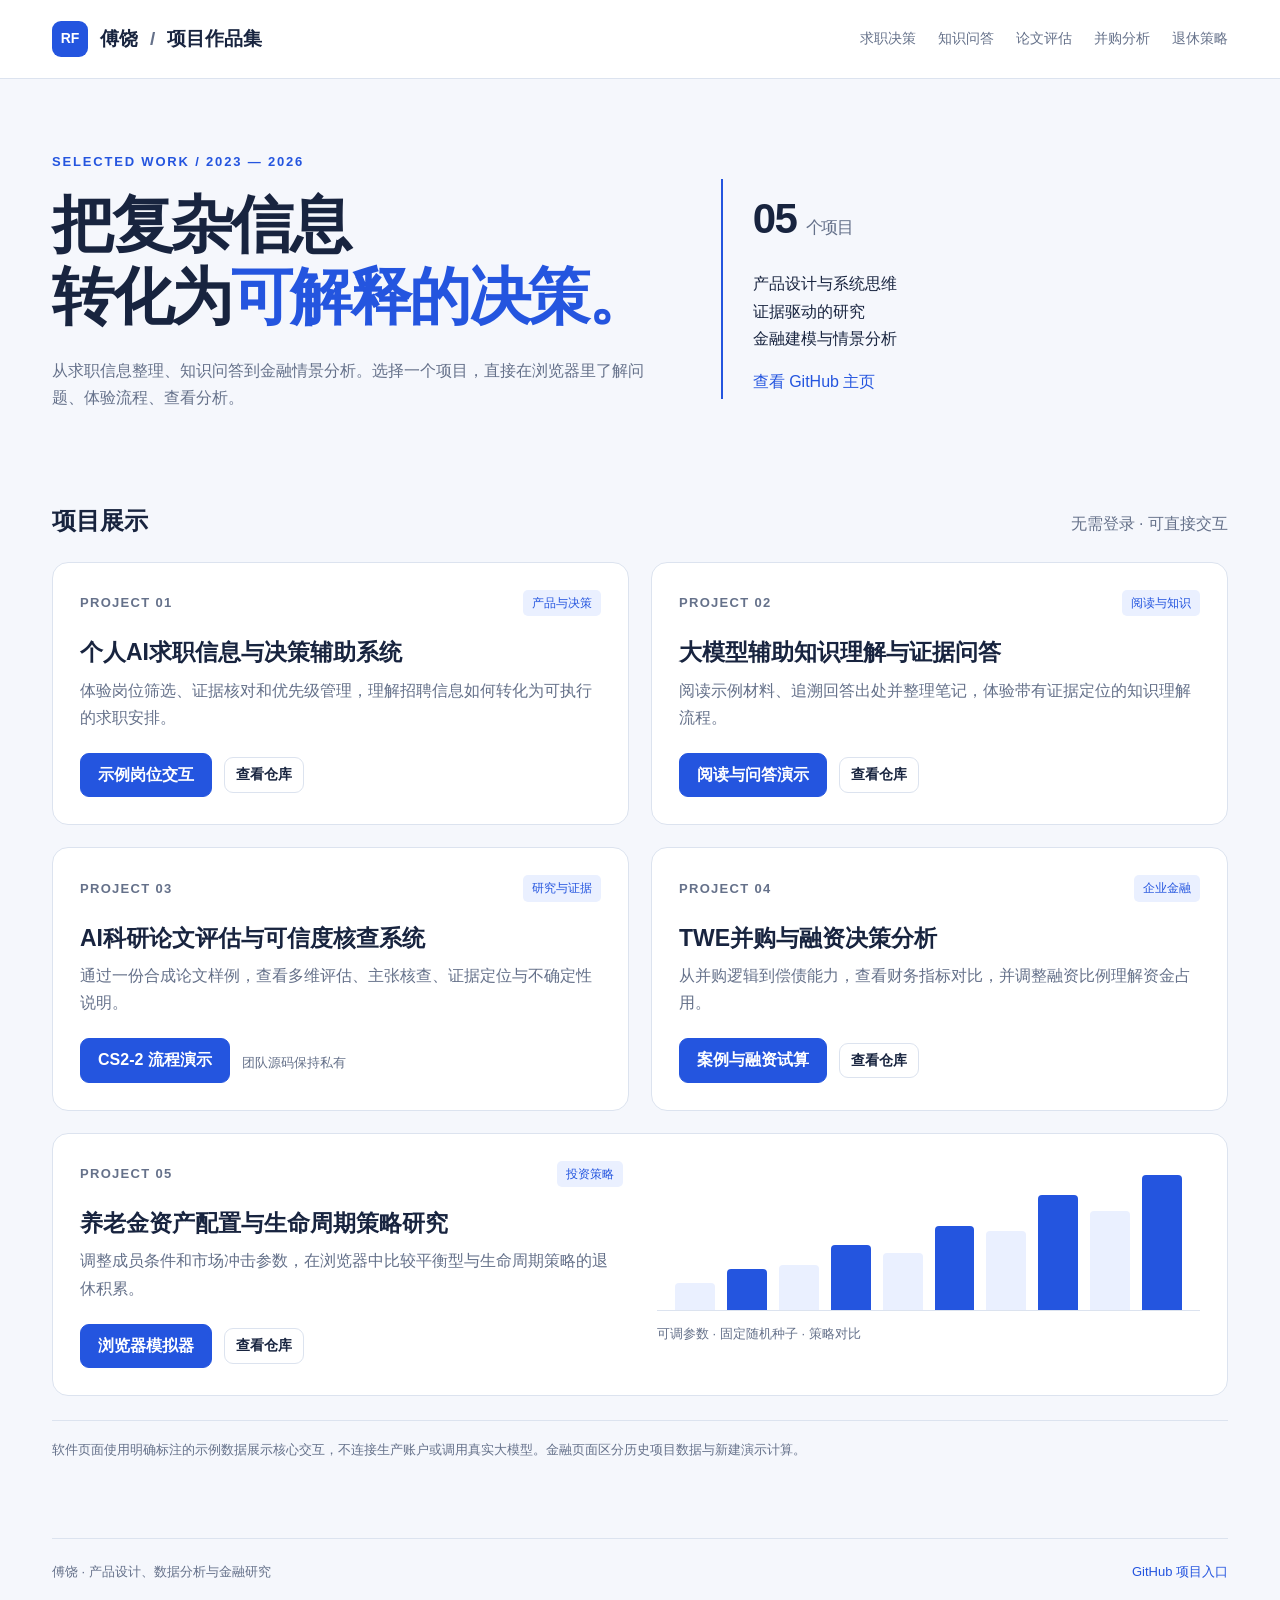
==== index.html @ e81edfc8 "Build five interview demos with financial presentations and lifecycle simulator" ====
<!doctype html><html lang="zh-CN"><head><meta charset="utf-8"><meta name="viewport" content="width=device-width, initial-scale=1"><title>项目作品集 · 傅饶</title><meta name="description" content="傅饶的产品与金融分析作品集，包含五个可在浏览器中体验的项目展示。"><link rel="icon" type="image/svg+xml" href="assets/favicon.svg"><link rel="stylesheet" href="assets/styles.css"><script defer src="assets/app.js"></script></head><body data-page="index"><a class="skip" href="#main">跳到内容</a><header class="topbar"><div class="top-inner"><a class="brand" href="index.html"><span class="brand-symbol">RF</span>傅饶 <span class="muted">/</span> 项目作品集</a><nav class="nav" aria-label="项目导航"><a href="projects/radar.html">求职决策</a><a href="projects/reading.html">知识问答</a><a href="projects/papers.html">论文评估</a><a href="projects/twe.html">并购分析</a><a href="projects/retirement.html">退休策略</a></nav></div></header><main id="main" class="shell"><section class="hero"><div><p class="eyebrow">Selected work / 2023 — 2026</p><h1>把复杂信息<br>转化为<span>可解释的决策。</span></h1><p class="muted">从求职信息整理、知识问答到金融情景分析。选择一个项目，直接在浏览器里了解问题、体验流程、查看分析。</p></div><aside class="hero-aside"><div class="big">05 <span class="muted" style="font-size:17px;font-weight:400">个项目</span></div><p>产品设计与系统思维<br>证据驱动的研究<br>金融建模与情景分析</p><a href="https://github.com/pythonerjavaer" target="_blank" rel="noopener">查看 GitHub 主页</a></aside></section><div class="section-heading"><h2>项目展示</h2><span class="muted">无需登录 · 可直接交互</span></div><section class="projects" aria-label="五个项目"><article class="project"><div><div class="project-top"><span class="number">PROJECT 01</span><span class="tag">产品与决策</span></div><h3>个人AI求职信息与决策辅助系统</h3><p>体验岗位筛选、证据核对和优先级管理，理解招聘信息如何转化为可执行的求职安排。</p><div class="links"><a class="button primary" href="projects/radar.html">示例岗位交互</a><a class="button quiet small" href="https://github.com/pythonerjavaer/ai-chat" target="_blank" rel="noopener">查看仓库</a></div></div></article><article class="project"><div><div class="project-top"><span class="number">PROJECT 02</span><span class="tag">阅读与知识</span></div><h3>大模型辅助知识理解与证据问答</h3><p>阅读示例材料、追溯回答出处并整理笔记，体验带有证据定位的知识理解流程。</p><div class="links"><a class="button primary" href="projects/reading.html">阅读与问答演示</a><a class="button quiet small" href="https://github.com/pythonerjavaer/literature-learning-platform" target="_blank" rel="noopener">查看仓库</a></div></div></article><article class="project"><div><div class="project-top"><span class="number">PROJECT 03</span><span class="tag">研究与证据</span></div><h3>AI科研论文评估与可信度核查系统</h3><p>通过一份合成论文样例，查看多维评估、主张核查、证据定位与不确定性说明。</p><div class="links"><a class="button primary" href="projects/papers.html">CS2-2 流程演示</a><span class="helper">团队源码保持私有</span></div></div></article><article class="project"><div><div class="project-top"><span class="number">PROJECT 04</span><span class="tag">企业金融</span></div><h3>TWE并购与融资决策分析</h3><p>从并购逻辑到偿债能力，查看财务指标对比，并调整融资比例理解资金占用。</p><div class="links"><a class="button primary" href="projects/twe.html">案例与融资试算</a><a class="button quiet small" href="https://github.com/pythonerjavaer/finance-decision-case-studies" target="_blank" rel="noopener">查看仓库</a></div></div></article><article class="project"><div><div class="project-top"><span class="number">PROJECT 05</span><span class="tag">投资策略</span></div><h3>养老金资产配置与生命周期策略研究</h3><p>调整成员条件和市场冲击参数，在浏览器中比较平衡型与生命周期策略的退休积累。</p><div class="links"><a class="button primary" href="projects/retirement.html">浏览器模拟器</a><a class="button quiet small" href="https://github.com/pythonerjavaer/finance-decision-case-studies" target="_blank" rel="noopener">查看仓库</a></div></div><div aria-hidden="true"><div class="mini-chart"><i style="height:20%"></i><i style="height:30%"></i><i style="height:33%"></i><i style="height:48%"></i><i style="height:42%"></i><i style="height:62%"></i><i style="height:58%"></i><i style="height:85%"></i><i style="height:73%"></i><i style="height:100%"></i></div><div class="mini-chart-caption">可调参数 · 固定随机种子 · 策略对比</div></div></article></section><p class="origin">软件页面使用明确标注的示例数据展示核心交互，不连接生产账户或调用真实大模型。金融页面区分历史项目数据与新建演示计算。</p></main><footer class="footer"><span>傅饶 · 产品设计、数据分析与金融研究</span><a href="https://github.com/pythonerjavaer/interview-portfolio" target="_blank" rel="noopener">GitHub 项目入口</a></footer></body></html>
---- assets/styles.css ----
:root{--ink:#18243f;--muted:#65718a;--blue:#2455df;--blue-light:#eaf0ff;--line:#dce3ef;--bg:#f5f7fc;--white:#fff;--green:#147568;--orange:#ad5c19;--radius:16px}*{box-sizing:border-box}html{scroll-behavior:smooth}body{margin:0;background:var(--bg);color:var(--ink);font-family:Inter,-apple-system,BlinkMacSystemFont,"Segoe UI","PingFang SC","Microsoft YaHei",sans-serif;font-size:16px;line-height:1.7}button,input,select,textarea{font:inherit}a{color:var(--blue);text-decoration:none}a:hover{text-decoration:underline}button,a,input,select,textarea{outline-offset:4px}button:focus-visible,a:focus-visible,input:focus-visible,select:focus-visible,textarea:focus-visible{outline:3px solid #f3aa38}button{cursor:pointer}button:disabled{opacity:.6;cursor:wait}button,.button{border:1px solid var(--line);border-radius:9px;padding:10px 17px;background:white;color:var(--ink);font-weight:600;display:inline-flex;align-items:center;justify-content:center;gap:8px;line-height:1.4}button:hover,.button:hover{border-color:var(--blue);text-decoration:none}.primary{background:var(--blue);color:#fff;border-color:var(--blue)}.primary:hover{background:#173fba;color:#fff}.quiet{background:transparent}.small{font-size:14px;padding:7px 11px}.skip{position:absolute;top:-70px;left:20px;background:white;padding:10px;z-index:10}.skip:focus{top:10px}.topbar{background:#fff;border-bottom:1px solid var(--line)}.top-inner{max-width:1240px;margin:auto;min-height:78px;padding:16px 32px;display:flex;justify-content:space-between;align-items:center;gap:20px}.brand{font-weight:750;font-size:19px;color:var(--ink);display:flex;gap:12px;align-items:center}.brand-symbol{width:36px;height:36px;border-radius:9px;display:grid;place-items:center;background:var(--blue);color:white;font-size:14px}.nav{display:flex;gap:22px;align-items:center;flex-wrap:wrap}.nav a{font-size:14px;color:var(--muted)}.nav a.active{color:var(--blue);font-weight:700}.shell{max-width:1240px;margin:auto;padding:40px 32px 64px}.eyebrow{text-transform:uppercase;font-size:13px;letter-spacing:.14em;font-weight:700;color:var(--blue);margin:0 0 16px}.hero{display:grid;grid-template-columns:1.2fr 1fr;gap:60px;align-items:center;padding:32px 0 56px}.hero h1{font-size:clamp(36px,5vw,62px);line-height:1.16;letter-spacing:-.04em;font-weight:750;margin:0 0 24px}.hero h1 span{color:var(--blue)}.hero p{max-width:650px}.hero-aside{border-left:2px solid var(--blue);padding:4px 0 4px 30px}.hero-aside .big{font-size:42px;font-weight:700;letter-spacing:-.04em}.muted{color:var(--muted)}.section-heading{display:flex;justify-content:space-between;gap:20px;align-items:baseline;margin:18px 0 20px}.section-heading h2{margin:0;font-size:24px}.projects{display:grid;grid-template-columns:1fr 1fr;gap:22px}.project{display:flex;flex-direction:column;background:#fff;border:1px solid var(--line);border-radius:var(--radius);padding:27px;transition:transform .18s,border-color .18s}.project:hover{transform:translateY(-3px);border-color:#9bb1ed}.project-top{display:flex;justify-content:space-between;align-items:center}.number{font-size:13px;color:var(--muted);font-weight:650;letter-spacing:.1em}.tag{font-size:12px;color:var(--blue);background:var(--blue-light);padding:3px 9px;border-radius:5px}.project h3{font-size:23px;line-height:1.4;margin:20px 0 8px}.project p{margin:0 0 22px;color:var(--muted)}.project .links{margin-top:auto;display:flex;flex-wrap:wrap;gap:12px;align-items:center}.project:last-child{grid-column:1/-1;display:grid;grid-template-columns:1fr 1fr;gap:34px}.mini-chart{display:flex;height:150px;gap:12px;align-items:flex-end;border-bottom:1px solid var(--line);padding:14px 18px 0}.mini-chart i{background:var(--blue-light);flex:1;border-radius:4px 4px 0 0;position:relative}.mini-chart i:nth-child(2n){background:var(--blue)}.mini-chart-caption{font-size:13px;color:var(--muted);margin-top:12px}.footer{max-width:1176px;margin:0 auto;border-top:1px solid var(--line);padding:22px 0 36px;display:flex;justify-content:space-between;gap:20px;color:var(--muted);font-size:13px}.page-heading{display:flex;justify-content:space-between;align-items:flex-start;gap:24px;margin-bottom:28px}.page-heading h1{font-size:34px;line-height:1.3;margin:6px 0 12px;letter-spacing:-.02em}.page-heading p{margin:0;max-width:800px;color:var(--muted)}.page-heading .eyebrow{color:var(--blue)}.notice{padding:12px 17px;border-left:3px solid var(--blue);background:var(--blue-light);font-size:14px;margin:0 0 24px}.workspace{display:grid;grid-template-columns:310px 1fr;gap:24px;align-items:start}.panel{background:white;border:1px solid var(--line);border-radius:var(--radius);padding:24px}.panel h2{font-size:20px;margin:0 0 18px}.panel h3{font-size:17px;margin:22px 0 10px}.field{display:block;margin-bottom:17px}.field>span{display:block;font-size:14px;font-weight:650;margin-bottom:7px}.field input,.field select,.field textarea{width:100%;border:1px solid #cbd5e4;border-radius:8px;padding:10px 12px;background:white;color:var(--ink);min-height:45px}.field input[type=range]{padding:0;accent-color:var(--blue)}.helper{font-size:13px;color:var(--muted);margin-top:5px;line-height:1.6}.stack{display:grid;gap:20px}.metrics{display:grid;grid-template-columns:repeat(3,1fr);gap:15px;margin-bottom:20px}.metric{background:#fff;border:1px solid var(--line);padding:18px 20px;border-radius:12px}.metric strong{display:block;font-size:28px;line-height:1.35;letter-spacing:-.02em}.metric span{color:var(--muted);font-size:13px}.two{display:grid;grid-template-columns:1fr 1fr;gap:20px}.job{display:block;text-align:left;border:1px solid var(--line);padding:18px;border-radius:12px;background:white;width:100%;font-weight:400;margin-bottom:12px}.job.selected{border-color:var(--blue);box-shadow:inset 3px 0 var(--blue)}.job strong{display:block;font-size:17px}.job .company{font-size:14px;color:var(--muted)}.job-meta{display:flex;justify-content:space-between;margin-top:12px;font-size:13px}.status{color:var(--green);background:#e8f5f1;padding:2px 7px;border-radius:4px;font-size:12px}.status.warn{color:var(--orange);background:#fff3e6}.detail-list{padding:0;list-style:none}.detail-list li{padding:10px 0;border-bottom:1px solid var(--line);font-size:14px}.detail-list b{display:block;color:var(--muted);font-size:12px}.step{display:flex;gap:12px;margin:12px 0;align-items:flex-start;font-size:14px}.step .index{width:24px;height:24px;background:var(--blue-light);color:var(--blue);display:grid;place-items:center;border-radius:50%;flex-shrink:0;font-size:12px}.reading{font-size:17px;line-height:2}.reading p{margin:18px 0;scroll-margin-top:30px}.reading p.focused{background:#eaf0ff;border-left:3px solid var(--blue);padding:12px 16px;border-radius:0 7px 7px 0}.paragraph-num{font-size:12px;color:var(--muted);margin-right:12px}.question{display:block;width:100%;text-align:left;font-size:14px;font-weight:500;justify-content:flex-start;margin:9px 0}.answer{background:var(--blue-light);border-radius:10px;padding:18px;font-size:15px}.source-chip{font-size:13px;padding:4px 9px;margin-top:12px;background:white;color:var(--blue)}textarea{resize:vertical}.note-item{padding:12px;border-bottom:1px solid var(--line);font-size:14px;overflow-wrap:anywhere}.note-item p{white-space:pre-wrap}.score-row{display:grid;grid-template-columns:120px 1fr 38px;gap:12px;align-items:center;margin:16px 0;font-size:14px}.track{height:8px;background:#e9edf6;border-radius:8px}.track i{display:block;height:100%;background:var(--blue);border-radius:8px}.evidence{padding:16px;border:1px solid var(--line);border-radius:10px;margin:12px 0}.evidence h3{margin:0 0 8px;font-size:16px}.evidence p{font-size:14px;margin:5px 0}.toggle-group{display:flex;gap:8px;flex-wrap:wrap;margin:0 0 22px}.toggle-group button[aria-pressed=true]{background:var(--blue);color:white;border-color:var(--blue)}.table-wrap{overflow-x:auto}table{border-collapse:collapse;width:100%;font-size:14px}th,td{text-align:left;padding:13px 12px;border-bottom:1px solid var(--line);white-space:nowrap}th{font-weight:600;color:var(--muted);background:#f7f9fd}td.num{text-align:right;font-variant-numeric:tabular-nums}.chart{width:100%;height:auto;display:block;overflow:visible}.chart text{font-family:inherit;font-size:12px;fill:var(--muted)}.chart-legend{display:flex;gap:18px;flex-wrap:wrap;font-size:13px;margin-top:12px}.chart-legend span:before{content:'';display:inline-block;width:15px;height:3px;background:var(--blue);margin-right:6px;vertical-align:middle}.chart-legend span:nth-child(2):before{background:var(--green)}.chart-legend span:nth-child(3):before{background:#a3afc2}.method{margin-top:22px}.method summary{cursor:pointer;font-weight:600}.method p,.method li{font-size:14px;color:var(--muted)}.error{color:#a42b32;font-size:14px}.hidden{display:none!important}.result-title{display:flex;justify-content:space-between;align-items:center;gap:16px}.result-title h2{margin:0}.pill{font-size:13px;border:1px solid var(--line);padding:3px 9px;border-radius:20px}.empty{padding:30px;text-align:center;color:var(--muted)}.run-state{min-height:28px;font-size:13px;color:var(--muted)}.section-copy{font-size:15px;color:var(--muted)}.origin{margin-top:24px;border-top:1px solid var(--line);padding-top:18px;font-size:13px;color:var(--muted)}.actions{display:flex;gap:10px;flex-wrap:wrap}.spaced{margin-top:20px}input[type=checkbox]{accent-color:var(--blue);width:16px;height:16px}.check-label{display:flex;gap:9px;align-items:center;font-size:14px;margin-bottom:16px}@media(max-width:980px){.workspace{grid-template-columns:260px 1fr}.two{grid-template-columns:1fr}.hero{gap:30px}.nav{gap:12px}.metrics{gap:8px}.metric{padding:15px}.metric strong{font-size:23px}}@media(max-width:720px){.top-inner{padding:15px 20px;display:block}.nav{margin-top:14px;gap:14px}.shell{padding:28px 20px 40px}.hero{display:block;padding:12px 0 32px}.hero-aside{margin-top:30px}.hero h1{font-size:38px}.projects,.workspace{grid-template-columns:1fr}.project:last-child{display:block}.mini-chart{margin-top:24px}.page-heading{display:block}.page-heading .button{margin-top:16px}.page-heading h1{font-size:28px}.footer{margin:0 20px;display:block}.metrics{grid-template-columns:1fr 1fr}.metric:last-child{grid-column:1/-1}.section-heading{display:block}.panel{padding:20px}.score-row{grid-template-columns:100px 1fr 30px}.notice{font-size:13px}}@media(prefers-reduced-motion:reduce){*{scroll-behavior:auto!important;transition:none!important}}.workspace>*,.two>*,.panel{min-width:0}.deck{margin-bottom:28px}.deck-image{display:block;width:100%;height:auto;aspect-ratio:16/9;object-fit:contain;border:1px solid var(--line);border-radius:10px}.deck-controls{display:flex;align-items:center;justify-content:space-between;gap:12px;flex-wrap:wrap;margin-top:12px}.deck-controls .actions{align-items:center}.deck-image-link{display:block}.deck-controls output{font-size:14px;color:var(--muted)}
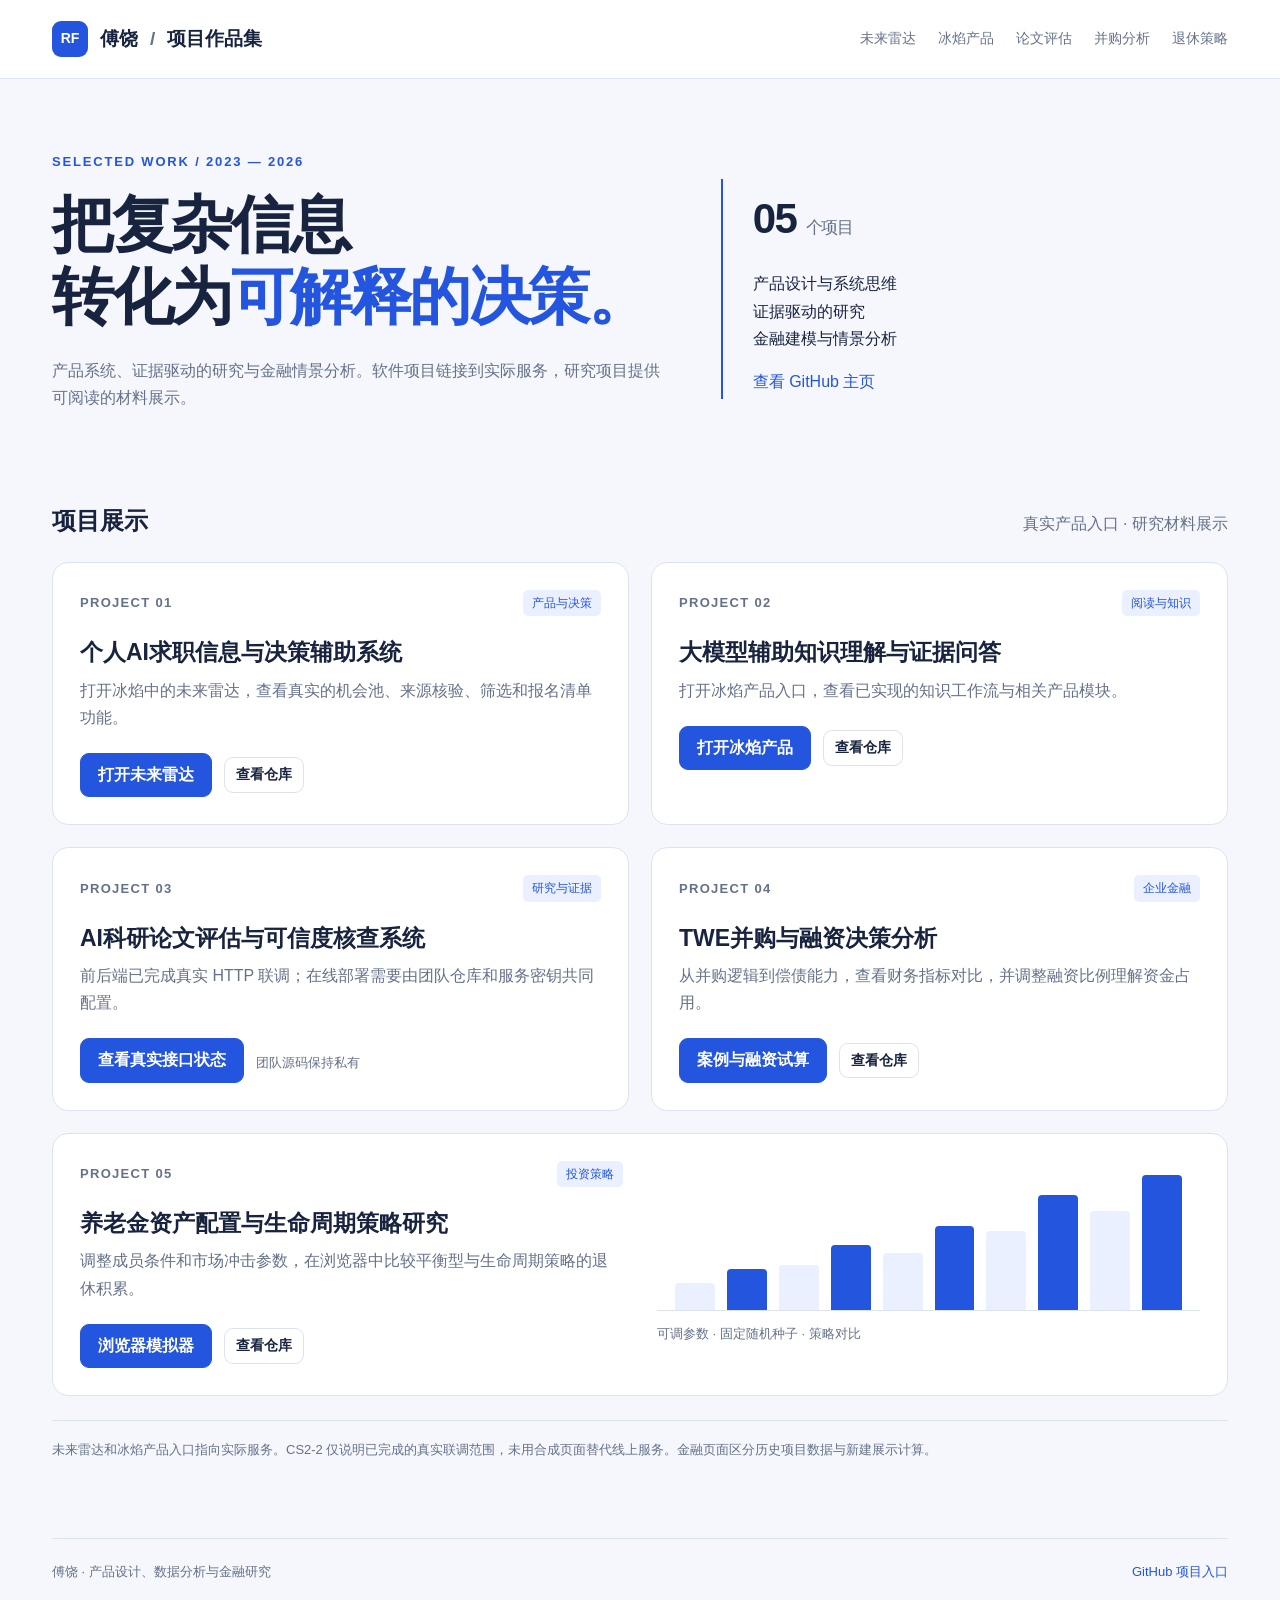
==== commit ab58c673: "feat: replace synthetic demos with live project entries" ====
--- a/index.html
+++ b/index.html
@@ -1 +1,59 @@
-<!doctype html><html lang="zh-CN"><head><meta charset="utf-8"><meta name="viewport" content="width=device-width, initial-scale=1"><title>项目作品集 · 傅饶</title><meta name="description" content="傅饶的产品与金融分析作品集，包含五个可在浏览器中体验的项目展示。"><link rel="icon" type="image/svg+xml" href="assets/favicon.svg"><link rel="stylesheet" href="assets/styles.css"><script defer src="assets/app.js"></script></head><body data-page="index"><a class="skip" href="#main">跳到内容</a><header class="topbar"><div class="top-inner"><a class="brand" href="index.html"><span class="brand-symbol">RF</span>傅饶 <span class="muted">/</span> 项目作品集</a><nav class="nav" aria-label="项目导航"><a href="projects/radar.html">求职决策</a><a href="projects/reading.html">知识问答</a><a href="projects/papers.html">论文评估</a><a href="projects/twe.html">并购分析</a><a href="projects/retirement.html">退休策略</a></nav></div></header><main id="main" class="shell"><section class="hero"><div><p class="eyebrow">Selected work / 2023 — 2026</p><h1>把复杂信息<br>转化为<span>可解释的决策。</span></h1><p class="muted">从求职信息整理、知识问答到金融情景分析。选择一个项目，直接在浏览器里了解问题、体验流程、查看分析。</p></div><aside class="hero-aside"><div class="big">05 <span class="muted" style="font-size:17px;font-weight:400">个项目</span></div><p>产品设计与系统思维<br>证据驱动的研究<br>金融建模与情景分析</p><a href="https://github.com/pythonerjavaer" target="_blank" rel="noopener">查看 GitHub 主页</a></aside></section><div class="section-heading"><h2>项目展示</h2><span class="muted">无需登录 · 可直接交互</span></div><section class="projects" aria-label="五个项目"><article class="project"><div><div class="project-top"><span class="number">PROJECT 01</span><span class="tag">产品与决策</span></div><h3>个人AI求职信息与决策辅助系统</h3><p>体验岗位筛选、证据核对和优先级管理，理解招聘信息如何转化为可执行的求职安排。</p><div class="links"><a class="button primary" href="projects/radar.html">示例岗位交互</a><a class="button quiet small" href="https://github.com/pythonerjavaer/ai-chat" target="_blank" rel="noopener">查看仓库</a></div></div></article><article class="project"><div><div class="project-top"><span class="number">PROJECT 02</span><span class="tag">阅读与知识</span></div><h3>大模型辅助知识理解与证据问答</h3><p>阅读示例材料、追溯回答出处并整理笔记，体验带有证据定位的知识理解流程。</p><div class="links"><a class="button primary" href="projects/reading.html">阅读与问答演示</a><a class="button quiet small" href="https://github.com/pythonerjavaer/literature-learning-platform" target="_blank" rel="noopener">查看仓库</a></div></div></article><article class="project"><div><div class="project-top"><span class="number">PROJECT 03</span><span class="tag">研究与证据</span></div><h3>AI科研论文评估与可信度核查系统</h3><p>通过一份合成论文样例，查看多维评估、主张核查、证据定位与不确定性说明。</p><div class="links"><a class="button primary" href="projects/papers.html">CS2-2 流程演示</a><span class="helper">团队源码保持私有</span></div></div></article><article class="project"><div><div class="project-top"><span class="number">PROJECT 04</span><span class="tag">企业金融</span></div><h3>TWE并购与融资决策分析</h3><p>从并购逻辑到偿债能力，查看财务指标对比，并调整融资比例理解资金占用。</p><div class="links"><a class="button primary" href="projects/twe.html">案例与融资试算</a><a class="button quiet small" href="https://github.com/pythonerjavaer/finance-decision-case-studies" target="_blank" rel="noopener">查看仓库</a></div></div></article><article class="project"><div><div class="project-top"><span class="number">PROJECT 05</span><span class="tag">投资策略</span></div><h3>养老金资产配置与生命周期策略研究</h3><p>调整成员条件和市场冲击参数，在浏览器中比较平衡型与生命周期策略的退休积累。</p><div class="links"><a class="button primary" href="projects/retirement.html">浏览器模拟器</a><a class="button quiet small" href="https://github.com/pythonerjavaer/finance-decision-case-studies" target="_blank" rel="noopener">查看仓库</a></div></div><div aria-hidden="true"><div class="mini-chart"><i style="height:20%"></i><i style="height:30%"></i><i style="height:33%"></i><i style="height:48%"></i><i style="height:42%"></i><i style="height:62%"></i><i style="height:58%"></i><i style="height:85%"></i><i style="height:73%"></i><i style="height:100%"></i></div><div class="mini-chart-caption">可调参数 · 固定随机种子 · 策略对比</div></div></article></section><p class="origin">软件页面使用明确标注的示例数据展示核心交互，不连接生产账户或调用真实大模型。金融页面区分历史项目数据与新建演示计算。</p></main><footer class="footer"><span>傅饶 · 产品设计、数据分析与金融研究</span><a href="https://github.com/pythonerjavaer/interview-portfolio" target="_blank" rel="noopener">GitHub 项目入口</a></footer></body></html>+<!doctype html>
+<html lang="zh-CN">
+<head>
+  <meta charset="utf-8">
+  <meta name="viewport" content="width=device-width, initial-scale=1">
+  <title>项目作品集 · 傅饶</title>
+  <meta name="description" content="傅饶的产品与金融分析作品集。">
+  <link rel="icon" type="image/svg+xml" href="assets/favicon.svg">
+  <link rel="stylesheet" href="assets/styles.css">
+</head>
+<body data-page="index">
+  <a class="skip" href="#main">跳到内容</a>
+  <header class="topbar"><div class="top-inner">
+    <a class="brand" href="index.html"><span class="brand-symbol">RF</span>傅饶 <span class="muted">/</span> 项目作品集</a>
+    <nav class="nav" aria-label="项目导航">
+      <a href="https://frostfire-ai.onrender.com/?product=recruitment" target="_blank" rel="noopener">未来雷达</a>
+      <a href="https://frostfire-ai.onrender.com/" target="_blank" rel="noopener">冰焰产品</a>
+      <a href="projects/papers.html">论文评估</a>
+      <a href="projects/twe.html">并购分析</a><a href="projects/retirement.html">退休策略</a>
+    </nav>
+  </div></header>
+  <main id="main" class="shell">
+    <section class="hero"><div>
+      <p class="eyebrow">Selected work / 2023 — 2026</p>
+      <h1>把复杂信息<br>转化为<span>可解释的决策。</span></h1>
+      <p class="muted">产品系统、证据驱动的研究与金融情景分析。软件项目链接到实际服务，研究项目提供可阅读的材料展示。</p>
+    </div><aside class="hero-aside"><div class="big">05 <span class="muted" style="font-size:17px;font-weight:400">个项目</span></div>
+      <p>产品设计与系统思维<br>证据驱动的研究<br>金融建模与情景分析</p>
+      <a href="https://github.com/pythonerjavaer" target="_blank" rel="noopener">查看 GitHub 主页</a>
+    </aside></section>
+    <div class="section-heading"><h2>项目展示</h2><span class="muted">真实产品入口 · 研究材料展示</span></div>
+    <section class="projects" aria-label="五个项目">
+      <article class="project"><div><div class="project-top"><span class="number">PROJECT 01</span><span class="tag">产品与决策</span></div>
+        <h3>个人AI求职信息与决策辅助系统</h3><p>打开冰焰中的未来雷达，查看真实的机会池、来源核验、筛选和报名清单功能。</p>
+        <div class="links"><a class="button primary" href="https://frostfire-ai.onrender.com/?product=recruitment" target="_blank" rel="noopener">打开未来雷达</a><a class="button quiet small" href="https://github.com/pythonerjavaer/ai-chat" target="_blank" rel="noopener">查看仓库</a></div>
+      </div></article>
+      <article class="project"><div><div class="project-top"><span class="number">PROJECT 02</span><span class="tag">阅读与知识</span></div>
+        <h3>大模型辅助知识理解与证据问答</h3><p>打开冰焰产品入口，查看已实现的知识工作流与相关产品模块。</p>
+        <div class="links"><a class="button primary" href="https://frostfire-ai.onrender.com/" target="_blank" rel="noopener">打开冰焰产品</a><a class="button quiet small" href="https://github.com/pythonerjavaer/literature-learning-platform" target="_blank" rel="noopener">查看仓库</a></div>
+      </div></article>
+      <article class="project"><div><div class="project-top"><span class="number">PROJECT 03</span><span class="tag">研究与证据</span></div>
+        <h3>AI科研论文评估与可信度核查系统</h3><p>前后端已完成真实 HTTP 联调；在线部署需要由团队仓库和服务密钥共同配置。</p>
+        <div class="links"><a class="button primary" href="projects/papers.html">查看真实接口状态</a><span class="helper">团队源码保持私有</span></div>
+      </div></article>
+      <article class="project"><div><div class="project-top"><span class="number">PROJECT 04</span><span class="tag">企业金融</span></div>
+        <h3>TWE并购与融资决策分析</h3><p>从并购逻辑到偿债能力，查看财务指标对比，并调整融资比例理解资金占用。</p>
+        <div class="links"><a class="button primary" href="projects/twe.html">案例与融资试算</a><a class="button quiet small" href="https://github.com/pythonerjavaer/finance-decision-case-studies" target="_blank" rel="noopener">查看仓库</a></div>
+      </div></article>
+      <article class="project"><div><div class="project-top"><span class="number">PROJECT 05</span><span class="tag">投资策略</span></div>
+        <h3>养老金资产配置与生命周期策略研究</h3><p>调整成员条件和市场冲击参数，在浏览器中比较平衡型与生命周期策略的退休积累。</p>
+        <div class="links"><a class="button primary" href="projects/retirement.html">浏览器模拟器</a><a class="button quiet small" href="https://github.com/pythonerjavaer/finance-decision-case-studies" target="_blank" rel="noopener">查看仓库</a></div>
+      </div><div aria-hidden="true"><div class="mini-chart"><i style="height:20%"></i><i style="height:30%"></i><i style="height:33%"></i><i style="height:48%"></i><i style="height:42%"></i><i style="height:62%"></i><i style="height:58%"></i><i style="height:85%"></i><i style="height:73%"></i><i style="height:100%"></i></div><div class="mini-chart-caption">可调参数 · 固定随机种子 · 策略对比</div></div>
+      </article>
+    </section>
+    <p class="origin">未来雷达和冰焰产品入口指向实际服务。CS2-2 仅说明已完成的真实联调范围，未用合成页面替代线上服务。金融页面区分历史项目数据与新建展示计算。</p>
+  </main>
+  <footer class="footer"><span>傅饶 · 产品设计、数据分析与金融研究</span><a href="https://github.com/pythonerjavaer/interview-portfolio" target="_blank" rel="noopener">GitHub 项目入口</a></footer>
+</body>
+</html>
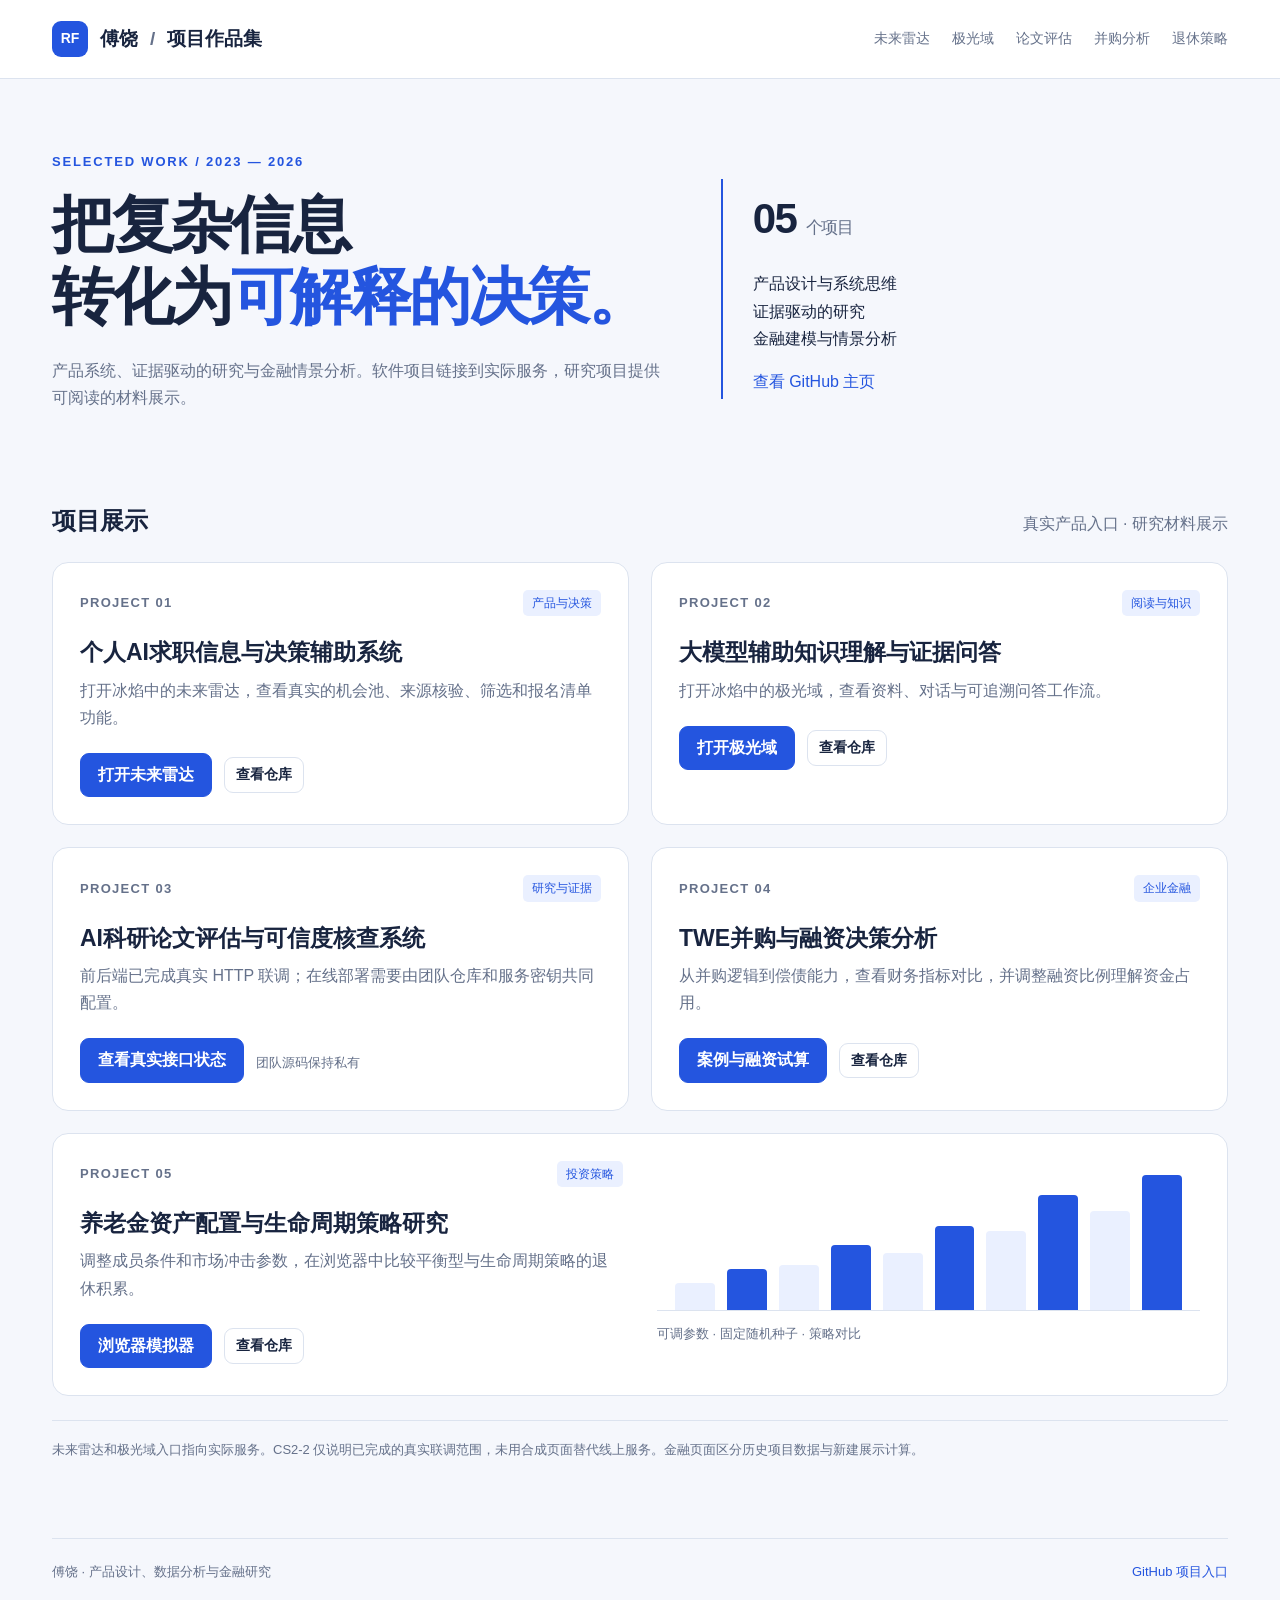
==== commit 693aabef: "fix: link knowledge project to Aurora workspace" ====
--- a/index.html
+++ b/index.html
@@ -14,7 +14,7 @@
     <a class="brand" href="index.html"><span class="brand-symbol">RF</span>傅饶 <span class="muted">/</span> 项目作品集</a>
     <nav class="nav" aria-label="项目导航">
       <a href="https://frostfire-ai.onrender.com/?product=recruitment" target="_blank" rel="noopener">未来雷达</a>
-      <a href="https://frostfire-ai.onrender.com/" target="_blank" rel="noopener">冰焰产品</a>
+      <a href="https://frostfire-ai.onrender.com/?product=general" target="_blank" rel="noopener">极光域</a>
       <a href="projects/papers.html">论文评估</a>
       <a href="projects/twe.html">并购分析</a><a href="projects/retirement.html">退休策略</a>
     </nav>
@@ -35,8 +35,8 @@
         <div class="links"><a class="button primary" href="https://frostfire-ai.onrender.com/?product=recruitment" target="_blank" rel="noopener">打开未来雷达</a><a class="button quiet small" href="https://github.com/pythonerjavaer/ai-chat" target="_blank" rel="noopener">查看仓库</a></div>
       </div></article>
       <article class="project"><div><div class="project-top"><span class="number">PROJECT 02</span><span class="tag">阅读与知识</span></div>
-        <h3>大模型辅助知识理解与证据问答</h3><p>打开冰焰产品入口，查看已实现的知识工作流与相关产品模块。</p>
-        <div class="links"><a class="button primary" href="https://frostfire-ai.onrender.com/" target="_blank" rel="noopener">打开冰焰产品</a><a class="button quiet small" href="https://github.com/pythonerjavaer/literature-learning-platform" target="_blank" rel="noopener">查看仓库</a></div>
+        <h3>大模型辅助知识理解与证据问答</h3><p>打开冰焰中的极光域，查看资料、对话与可追溯问答工作流。</p>
+        <div class="links"><a class="button primary" href="https://frostfire-ai.onrender.com/?product=general" target="_blank" rel="noopener">打开极光域</a><a class="button quiet small" href="https://github.com/pythonerjavaer/literature-learning-platform" target="_blank" rel="noopener">查看仓库</a></div>
       </div></article>
       <article class="project"><div><div class="project-top"><span class="number">PROJECT 03</span><span class="tag">研究与证据</span></div>
         <h3>AI科研论文评估与可信度核查系统</h3><p>前后端已完成真实 HTTP 联调；在线部署需要由团队仓库和服务密钥共同配置。</p>
@@ -52,7 +52,7 @@
       </div><div aria-hidden="true"><div class="mini-chart"><i style="height:20%"></i><i style="height:30%"></i><i style="height:33%"></i><i style="height:48%"></i><i style="height:42%"></i><i style="height:62%"></i><i style="height:58%"></i><i style="height:85%"></i><i style="height:73%"></i><i style="height:100%"></i></div><div class="mini-chart-caption">可调参数 · 固定随机种子 · 策略对比</div></div>
       </article>
     </section>
-    <p class="origin">未来雷达和冰焰产品入口指向实际服务。CS2-2 仅说明已完成的真实联调范围，未用合成页面替代线上服务。金融页面区分历史项目数据与新建展示计算。</p>
+    <p class="origin">未来雷达和极光域入口指向实际服务。CS2-2 仅说明已完成的真实联调范围，未用合成页面替代线上服务。金融页面区分历史项目数据与新建展示计算。</p>
   </main>
   <footer class="footer"><span>傅饶 · 产品设计、数据分析与金融研究</span><a href="https://github.com/pythonerjavaer/interview-portfolio" target="_blank" rel="noopener">GitHub 项目入口</a></footer>
 </body>
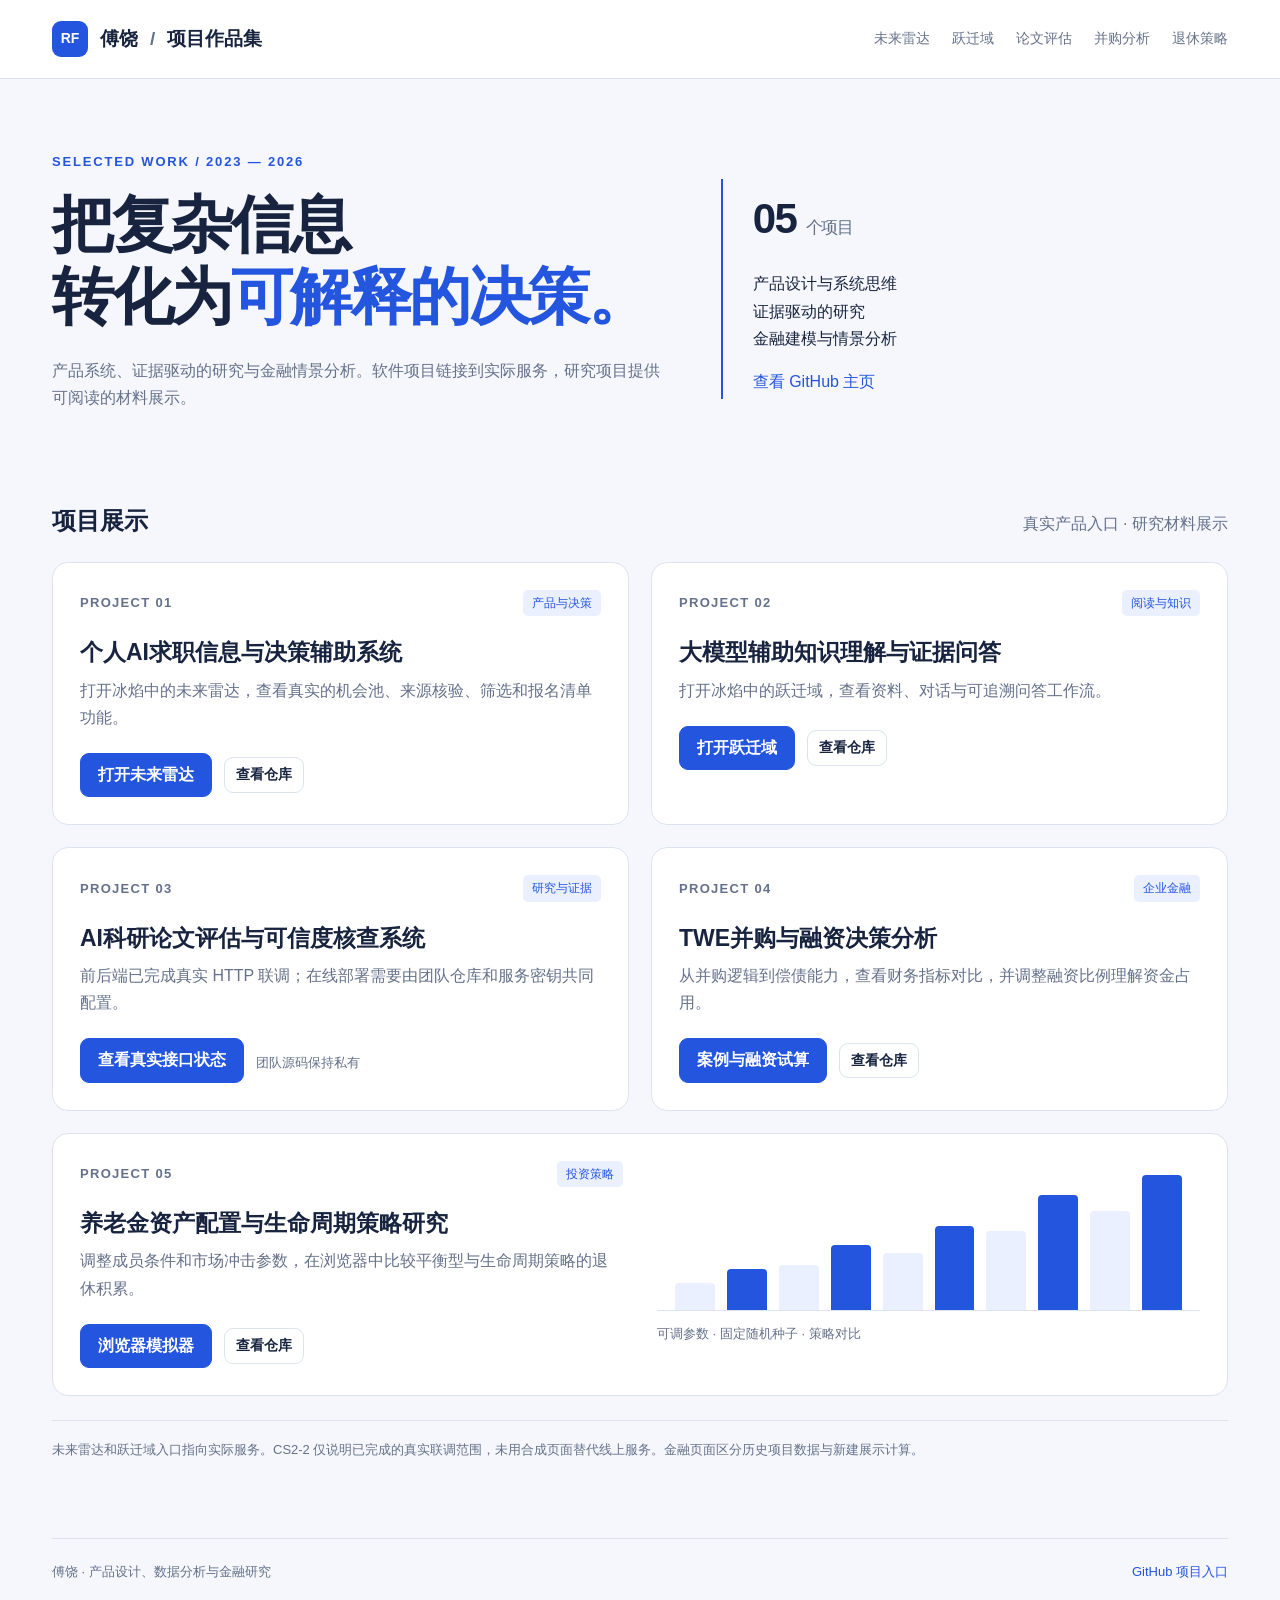
==== commit b46406a8: "fix: label knowledge entry as Transition domain" ====
--- a/index.html
+++ b/index.html
@@ -14,7 +14,7 @@
     <a class="brand" href="index.html"><span class="brand-symbol">RF</span>傅饶 <span class="muted">/</span> 项目作品集</a>
     <nav class="nav" aria-label="项目导航">
       <a href="https://frostfire-ai.onrender.com/?product=recruitment" target="_blank" rel="noopener">未来雷达</a>
-      <a href="https://frostfire-ai.onrender.com/?product=general" target="_blank" rel="noopener">极光域</a>
+      <a href="https://frostfire-ai.onrender.com/?product=general" target="_blank" rel="noopener">跃迁域</a>
       <a href="projects/papers.html">论文评估</a>
       <a href="projects/twe.html">并购分析</a><a href="projects/retirement.html">退休策略</a>
     </nav>
@@ -35,8 +35,8 @@
         <div class="links"><a class="button primary" href="https://frostfire-ai.onrender.com/?product=recruitment" target="_blank" rel="noopener">打开未来雷达</a><a class="button quiet small" href="https://github.com/pythonerjavaer/ai-chat" target="_blank" rel="noopener">查看仓库</a></div>
       </div></article>
       <article class="project"><div><div class="project-top"><span class="number">PROJECT 02</span><span class="tag">阅读与知识</span></div>
-        <h3>大模型辅助知识理解与证据问答</h3><p>打开冰焰中的极光域，查看资料、对话与可追溯问答工作流。</p>
-        <div class="links"><a class="button primary" href="https://frostfire-ai.onrender.com/?product=general" target="_blank" rel="noopener">打开极光域</a><a class="button quiet small" href="https://github.com/pythonerjavaer/literature-learning-platform" target="_blank" rel="noopener">查看仓库</a></div>
+        <h3>大模型辅助知识理解与证据问答</h3><p>打开冰焰中的跃迁域，查看资料、对话与可追溯问答工作流。</p>
+        <div class="links"><a class="button primary" href="https://frostfire-ai.onrender.com/?product=general" target="_blank" rel="noopener">打开跃迁域</a><a class="button quiet small" href="https://github.com/pythonerjavaer/literature-learning-platform" target="_blank" rel="noopener">查看仓库</a></div>
       </div></article>
       <article class="project"><div><div class="project-top"><span class="number">PROJECT 03</span><span class="tag">研究与证据</span></div>
         <h3>AI科研论文评估与可信度核查系统</h3><p>前后端已完成真实 HTTP 联调；在线部署需要由团队仓库和服务密钥共同配置。</p>
@@ -52,7 +52,7 @@
       </div><div aria-hidden="true"><div class="mini-chart"><i style="height:20%"></i><i style="height:30%"></i><i style="height:33%"></i><i style="height:48%"></i><i style="height:42%"></i><i style="height:62%"></i><i style="height:58%"></i><i style="height:85%"></i><i style="height:73%"></i><i style="height:100%"></i></div><div class="mini-chart-caption">可调参数 · 固定随机种子 · 策略对比</div></div>
       </article>
     </section>
-    <p class="origin">未来雷达和极光域入口指向实际服务。CS2-2 仅说明已完成的真实联调范围，未用合成页面替代线上服务。金融页面区分历史项目数据与新建展示计算。</p>
+    <p class="origin">未来雷达和跃迁域入口指向实际服务。CS2-2 仅说明已完成的真实联调范围，未用合成页面替代线上服务。金融页面区分历史项目数据与新建展示计算。</p>
   </main>
   <footer class="footer"><span>傅饶 · 产品设计、数据分析与金融研究</span><a href="https://github.com/pythonerjavaer/interview-portfolio" target="_blank" rel="noopener">GitHub 项目入口</a></footer>
 </body>
